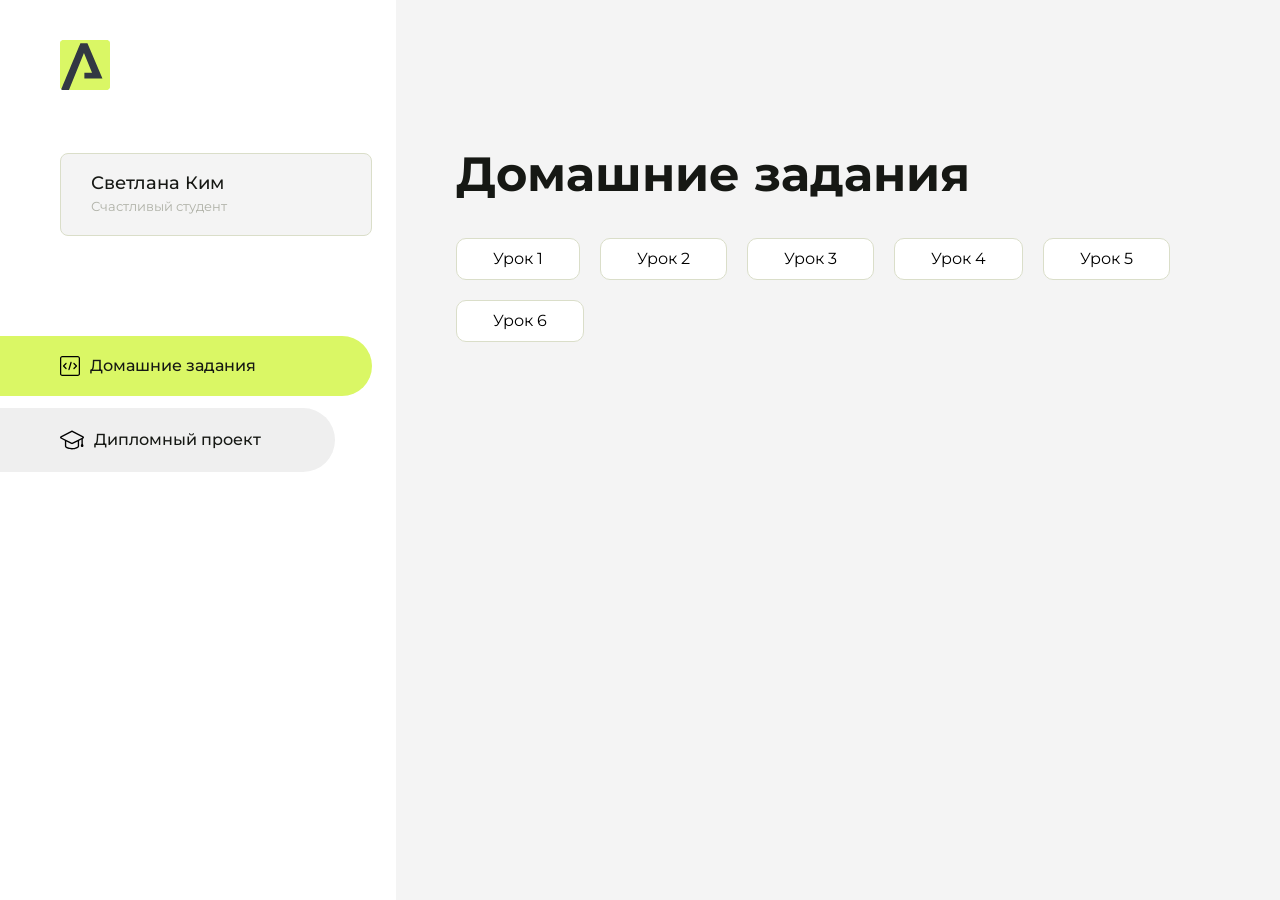
==== index.html @ e72abe0e "Update index.html" ====
<!DOCTYPE html>
<html lang="ru">
<head>
    <meta charset="UTF-8">
    <meta name="viewport" content="width=device-width, initial-scale=1.0">
    <title>Домашняя работа</title>
    <link rel="shortcut icon" href="src/logo.ico" type="image/x-icon">
    <link rel="preconnect" href="https://fonts.googleapis.com">
    <link rel="preconnect" href="https://fonts.gstatic.com" crossorigin>
    <link href="https://fonts.googleapis.com/css2?family=Montserrat:wght@400;500;700&family=Rubik:wght@500&display=swap"
          rel="stylesheet">
    <link rel="stylesheet" href="src/style.css">
</head>
<body id="body">
<div class="overlay" id="overlay"></div>
<div class="layout">
    <div class="burger" id="burger">
        <svg viewBox="0 0 24 24" fill="none" xmlns="http://www.w3.org/2000/svg">
            <g id="SVGRepo_bgCarrier" stroke-width="0"></g>
            <g id="SVGRepo_tracerCarrier" stroke-linecap="round" stroke-linejoin="round"></g>
            <g id="SVGRepo_iconCarrier">
                <path d="M4 18L20 18" stroke="#DAF765" stroke-width="2" stroke-linecap="round"></path>
                <path d="M4 12L20 12" stroke="#DAF765" stroke-width="2" stroke-linecap="round"></path>
                <path d="M4 6L20 6" stroke="#DAF765" stroke-width="2" stroke-linecap="round"></path>
            </g>
        </svg>
    </div>
    <aside class="sidebar" id="sidebar">
        <div class="sidebar__inner">
            <div class="logo">
                <svg width="50" height="50" viewBox="0 0 50 50" fill="none" xmlns="http://www.w3.org/2000/svg">
                    <g clip-path="url(#clip0_513_74730)">
                        <path d="M46.17 -0.257004H3.83C1.57281 -0.257004 -0.257 1.57281 -0.257 3.83V46.17C-0.257 48.4272 1.57281 50.257 3.83 50.257H46.17C48.4272 50.257 50.257 48.4272 50.257 46.17V3.83C50.257 1.57281 48.4272 -0.257004 46.17 -0.257004Z"
                              fill="#DAF765"/>
                        <path d="M24.375 38.4H42.461L27.441 3.1585H20.4355C20.4355 3.1585 6.7895 35.881 1.1945 49.294C2.015 50.0275 3.0945 50.257 3.6945 50.257H8.8445L23.954 13.07L32.0465 32.8285H24.375V38.4Z"
                              fill="#323843"/>
                    </g>
                    <defs>
                        <clipPath id="clip0_513_74730">
                            <rect width="50" height="50" fill="white"/>
                        </clipPath>
                    </defs>
                </svg>
            </div>
            <div class="sidebar__user">
                <div class="sidebar__name">Светлана Ким</div>
                <div class="sidebar__text">Счастливый студент</div>
            </div>
            <div class="sidebar__tabs">
                <div class="sidebar__item">
                    <button class="sidebar__button active" id="tasks">
                        <svg xmlns="http://www.w3.org/2000/svg" width="20" height="20" viewBox="0 0 20 20" fill="none">
                            <g clip-path="url(#clip0_704_74543)">
                                <path d="M17.7083 20H2.29167C1.0275 20 0 18.9725 0 17.7083V2.29167C0 1.0275 1.0275 0 2.29167 0H17.7083C18.9725 0 20 1.0275 20 2.29167V17.7083C20 18.9725 18.9725 20 17.7083 20ZM2.29167 1.25C1.7175 1.25 1.25 1.7175 1.25 2.29167V17.7083C1.25 18.2825 1.7175 18.75 2.29167 18.75H17.7083C18.2825 18.75 18.75 18.2825 18.75 17.7083V2.29167C18.75 1.7175 18.2825 1.25 17.7083 1.25H2.29167Z"
                                      fill="black"/>
                                <path d="M6.04167 13.125C5.88167 13.125 5.72167 13.0642 5.6 12.9417L3.1 10.4417C2.85583 10.1975 2.85583 9.80167 3.1 9.5575L5.6 7.0575C5.84417 6.81333 6.24 6.81333 6.48417 7.0575C6.72833 7.30167 6.72833 7.6975 6.48417 7.94167L4.42583 10L6.48417 12.0583C6.72833 12.3025 6.72833 12.6983 6.48417 12.9425C6.36167 13.0642 6.20167 13.125 6.04167 13.125Z"
                                      fill="black"/>
                                <path d="M8.95833 14.1667C8.9 14.1667 8.84 14.1583 8.78167 14.1417C8.45083 14.0442 8.26083 13.6967 8.35833 13.3658L10.4417 6.28251C10.5392 5.95084 10.8892 5.76417 11.2175 5.85917C11.5483 5.95667 11.7383 6.30417 11.6408 6.63501L9.5575 13.7183C9.47833 13.9908 9.22833 14.1667 8.95833 14.1667Z"
                                      fill="black"/>
                                <path d="M13.9583 13.125C13.7983 13.125 13.6383 13.0642 13.5167 12.9417C13.2725 12.6975 13.2725 12.3017 13.5167 12.0575L15.575 9.99916L13.5167 7.94083C13.2725 7.69666 13.2725 7.30083 13.5167 7.05666C13.7608 6.81249 14.1567 6.81249 14.4008 7.05666L16.9008 9.55666C17.145 9.80083 17.145 10.1967 16.9008 10.4408L14.4008 12.9408C14.2783 13.0642 14.1183 13.125 13.9583 13.125Z"
                                      fill="black"/>
                            </g>
                            <defs>
                                <clipPath id="clip0_704_74543">
                                    <rect width="20" height="20" fill="white"/>
                                </clipPath>
                            </defs>
                        </svg>
                        <span>Домашние задания</span></button>
                </div>
                <div class="sidebar__item">
                    <button class="sidebar__button" id="diplom">
                        <svg xmlns="http://www.w3.org/2000/svg" width="24" height="24" viewBox="0 0 24 24" fill="none">
                            <g clip-path="url(#clip0_704_74553)">
                                <path d="M23.2628 10.5971C23.7176 10.365 24 9.90375 24 9.39337C24 8.883 23.7176 8.42175 23.2628 8.18962L12.6135 2.75362C12.2291 2.55824 11.7705 2.55787 11.3854 2.75399L0.736875 8.19C0.282375 8.42175 0 8.883 0 9.39337C0 9.90375 0.282375 10.365 0.736875 10.5971L4.89038 12.7177V18.2074C4.89038 19.8154 8.412 21.393 12 21.393C15.5884 21.393 19.1096 19.815 19.1096 18.2074V12.7174L21.4609 11.517V15.8017L20.901 17.2305C20.7409 17.6389 20.7934 18.0994 21.0405 18.4616C21.2876 18.8246 21.6979 19.041 22.1366 19.041C22.5754 19.041 22.9852 18.8246 23.2324 18.462C23.4795 18.099 23.532 17.6385 23.3719 17.2301L22.8124 15.8021V10.827L23.2628 10.5971ZM17.7623 18.1721C17.6198 18.6375 15.3491 20.0419 12 20.0419C8.65088 20.0419 6.38025 18.6375 6.2415 18.2074V12.3037L6.23887 12.3019C6.23812 12.057 6.1065 11.8207 5.87325 11.7019L1.3515 9.39337L12 3.95737L22.6489 9.39337L12 14.8294L5.87325 11.7019C5.54063 11.5331 4.6695 11.6674 4.5 12C4.33012 12.3322 4.55813 12.5479 4.89038 12.7177L11.3857 16.0331C11.5781 16.1314 11.7889 16.1805 12 16.1805C12.2107 16.1805 12.4222 16.1314 12.6146 16.0331L17.7593 13.407L17.7623 18.1721Z"
                                      fill="black"/>
                            </g>
                            <defs>
                                <clipPath id="clip0_704_74553">
                                    <rect width="24" height="24" fill="white"/>
                                </clipPath>
                            </defs>
                        </svg>
                        <span>Дипломный проект</span></button>
                </div>
            </div>
        </div>

    </aside>
    <div class="content">
        <div class="container">
            <div class="content__block" id="tasksBlock">
                <div class="content__title">Домашние задания</div>
                <ul class="content__list">
                    <li class="content__list-item">
                        <a href="аркен ру/index.html">Урок 1</a>
                    </li>
                     <li class="content__list-item">
                        <a href="урок2/index.html">Урок 2</a>
                    </li>
                      <li class="content__list-item">
                        <a href="Практика/index.html">Урок 3</a>
                    </li>
                     <li class="content__list-item">
                        <a href="Практика формы/index.html">Урок 4</a>
                    </li>
                    <li class="content__list-item">
                        <a href="fit-studio/article.html">Урок 5</a>
                    </li>
                     <li class="content__list-item">
                        <a href="Flexbox/index.html">Урок 6</a>
                    </li>
                   
                </ul>
            </div>
            <div class="content__block hidden" id="diplomBlock">
                   
                </ul>
            </div>
            <div class="content__block hidden" id="diplomBlock">
                <div class="content__title">Дипломный проект</div>
                <div class="content__list-diplom">
                    <a href="ПАПКА-С-НОМЕРОМ-УРОКА">Ссылка на ДЗ</a>
                </div>
                <div class="content__decor">
                    <div class="content__decor-text">Давай проверим, чему ты научился!</div>
                    <div class="content__decor-img">
                        <img src="src/decor.png" alt="decor">
                    </div>
                </div>
            </div>
        </div>
    </div>
</div>
<script src="src/index.js"></script>
</body>
</html>
---- src/style.css ----
*{padding: 0;margin: 0;border: 0;}
*,*:before,*:after{-webkit-box-sizing: border-box;box-sizing: border-box;}
:focus,:active{outline: none;}
a:focus,a:active{outline: none;}
nav,footer,header,aside{display: block;}
html,body{
    height:100%;width:100%;
    font-size:100%;line-height:1;-ms-text-size-adjust:100%;-moz-text-size-adjust:100%;-webkit-text-size-adjust:100%;}
input,button,textarea{font-family:inherit;}
input::-ms-clear{display: none;}
button{cursor: pointer;}
button::-moz-focus-inner{padding:0;border:0;}
a,a:visited{text-decoration: none;}
a:hover{text-decoration: none;}
ul li{list-style: none;}
img{vertical-align: top;}
h1,h2,h3,h4,h5,h6{font-size:inherit;font-weight: inherit;}
a{color:inherit;}



body {
    font-family: "Montserrat",SansSerif;
    color: black;
}

body.overflow {
    overflow: hidden;
}



.layout {
    display: -webkit-box;
    display: -ms-flexbox;
    display: flex;
    min-height: 100vh;
}

.sidebar {
    padding: 40px 24px 40px 0;
    -ms-flex-negative: 0;
    flex-shrink: 0;
    background-color: white;
}



.content {
    -webkit-box-flex: 1;
    -ms-flex-positive: 1;
    flex-grow: 1;
    background-color: #F4F4F4;
}

.container {
    display: -webkit-box;
    display: -ms-flexbox;
    display: flex;
    -webkit-box-orient: vertical;
    -webkit-box-direction: normal;
    -ms-flex-direction: column;
    flex-direction: column;
    -webkit-box-pack: center;
    -ms-flex-pack: center;
    justify-content: center;
    -webkit-box-align: center;
    -ms-flex-align: center;
    align-items: center;
    padding: 150px 60px 80px 60px;
}


.logo {
    margin-left: 60px;
    margin-bottom: 60px;
}

.sidebar__user {
    background-color: #F4F4F4;
    padding: 20px 30px;
    margin-left: 60px;
    margin-bottom: 100px;
    border-radius: 8px;
    border: 1px solid #DADEC9;
}

.sidebar__name {
    color:#161814;
    font-size: 18px;
    font-weight: 500;
    margin-bottom: 6px;
}

.sidebar__text {
    color: #AFB1A7;
    font-size: 13px;
    font-weight: 400;
    line-height: 130%; /* 16.9px */
}

.sidebar__item {
    width: 372px;
}

.sidebar__button {
    display: -webkit-box;
    display: -ms-flexbox;
    display: flex;
    -webkit-box-align: center;
    -ms-flex-align: center;
    align-items: center;
    gap: 10px;
    padding: 20px 60px;
    margin-bottom: 12px;
    border-radius: 0px 100px 100px 0px;
    -webkit-transition: all .5s;
    -o-transition: all .5s;
    transition: all .5s;
    cursor: pointer;
    width: 90%;
    color:#161814;
    font-size: 16px;
    font-weight: 500;
}

.sidebar__button.active , .sidebar__button:hover {
    width: 100%;
    background-color: #DAF765;
}


.content__title {
    color: #161814;
    font-size: 48px;
    font-weight: 700;
    margin-bottom: 40px;
}

.content__list {
    display: -webkit-box;
    display: -ms-flexbox;
    display: flex;
    -webkit-box-align: center;
    -ms-flex-align: center;
    align-items: center;
    -ms-flex-wrap: wrap;
    flex-wrap: wrap;
    gap: 20px;
}



.content__list-item  {
    cursor: pointer;
    padding: 12px 18px;
    background-color: #fff;
    border-radius: 10px;
    border: 1px solid #DADEC9;
    -webkit-transition: all .3s;
    -o-transition: all .3s;
    transition: all .3s;
}

.content__list-item:hover,.content__list-diplom:hover {
    background-color: #AFB1A7;
}

li a {
    padding: 12px 18px;

}


.content__list-diplom {
    -webkit-transition: all .3s;
    -o-transition: all .3s;
    transition: all .3s;
    display: inline-block;
    padding: 12px 18px;
    background-color: #fff;
    border-radius: 10px;
    border: 1px solid #DADEC9;
}

.content__decor {
    display: -webkit-box;
    display: -ms-flexbox;
    display: flex;
    -webkit-box-align: center;
    -ms-flex-align: center;
    align-items: center;
}

.content__decor-text {
    color:#BEDD44;
    font-size: 36px;
    font-weight: 700;
    line-height: 110%; /* 39.6px */
}

.content__block {
    max-width: 1200px;
}

.content__block.hidden {
    display: none;
}

.content__decor-img img{
    width: 100%;
}

.burger {
    display: none;
    padding: 5px;
    position: fixed;
    top: 3%;
    right: 7%;
    width: 40px;
    height: 40px;
    background-color: #161814;
    border-radius: 50%;
    z-index: 10;
    border: 1px solid #DAF765;
}

@media (max-width: 768px) {
    .burger {
        display: block;
    }

    .sidebar {
        -webkit-transition: all .3s;
        -o-transition: all .3s;
        transition: all .3s;
        -webkit-transform: translateX(-100%);
        -ms-transform: translateX(-100%);
        transform: translateX(-100%);
        position: fixed;
        top: 0;
        left: 0;
        bottom: 0;
        z-index: 5;
    }

    .sidebar.show {
        -webkit-transform: translateX(0%);
        -ms-transform: translateX(0%);
        transform: translateX(0%);
    }

    .overlay {
        opacity: 0;
        pointer-events: none;
        -webkit-transition: all .3s;
        -o-transition: all .3s;
        transition: all .3s;
        position: absolute;
        top: 0;
        right: 0;
        left: 0;
        bottom: 0;
        z-index: 3;
        background-color: #000000e0;
    }

    .overlay.show {
        opacity: 1;
        pointer-events: all;
    }

    .container {
        padding: 40px 20px;
        min-height: 100%;
    }

    .content__decor {
        margin-top: 20px;
        -webkit-box-orient: vertical;
        -webkit-box-direction: normal;
        -ms-flex-direction: column;
        flex-direction: column;
    }
}

@media (max-width: 400px) {
    .sidebar__user {
        margin-left: 0;
    }
}
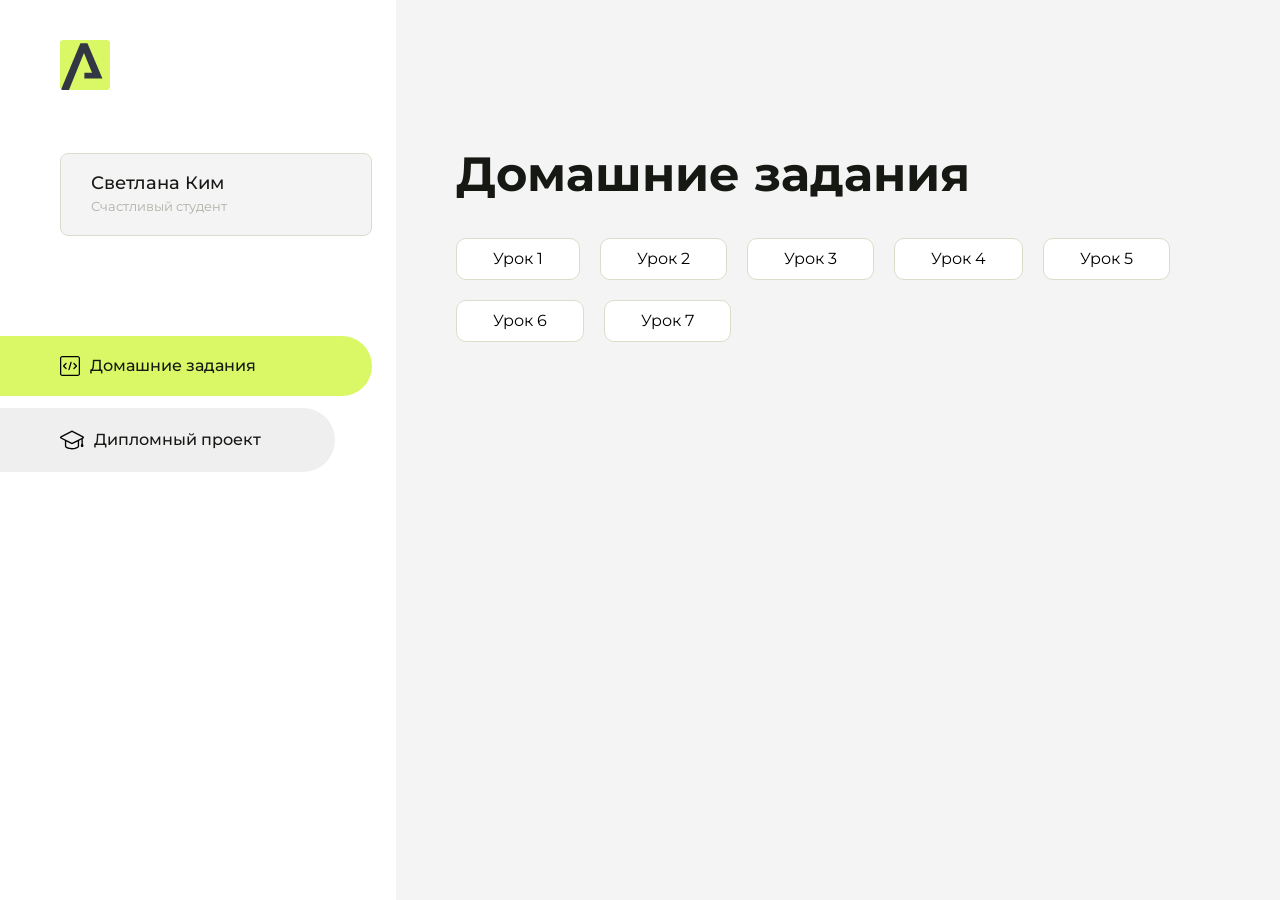
==== commit 5395caee: "Update index.html" ====
--- a/index.html
+++ b/index.html
@@ -110,6 +110,9 @@
                      <li class="content__list-item">
                         <a href="Flexbox/index.html">Урок 6</a>
                     </li>
+                     <li class="content__list-item">
+                        <a href="Практика по псевдоэлементам/article.html">Урок 7</a>
+                    </li>
                    
                 </ul>
             </div>
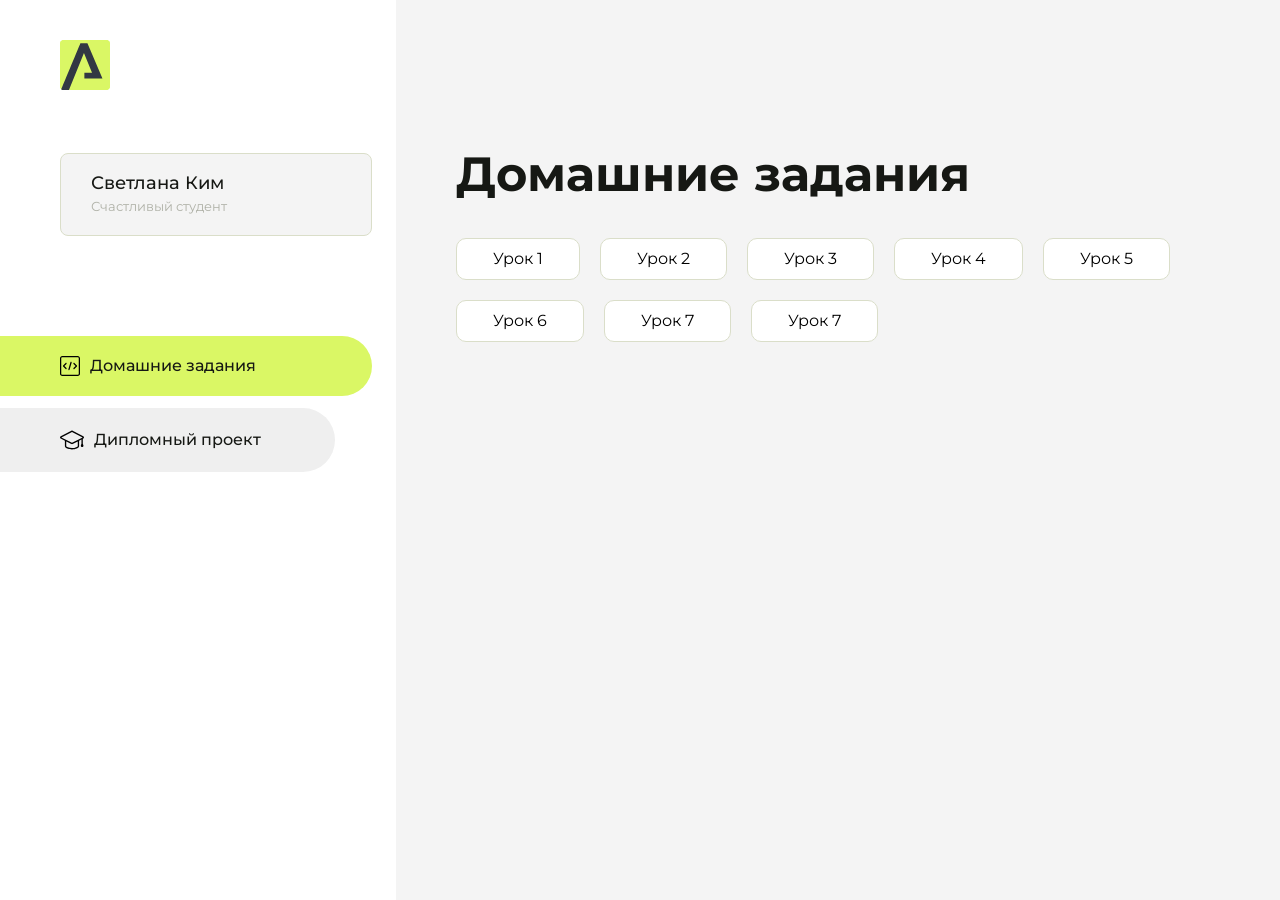
==== commit 196f6be0: "Update index.html" ====
--- a/index.html
+++ b/index.html
@@ -113,6 +113,9 @@
                      <li class="content__list-item">
                         <a href="Практика по псевдоэлементам/article.html">Урок 7</a>
                     </li>
+                    <li class="content__list-item">
+                        <a href="Практика стилизации формы/index.html">Урок 7</a>
+                    </li>
                    
                 </ul>
             </div>
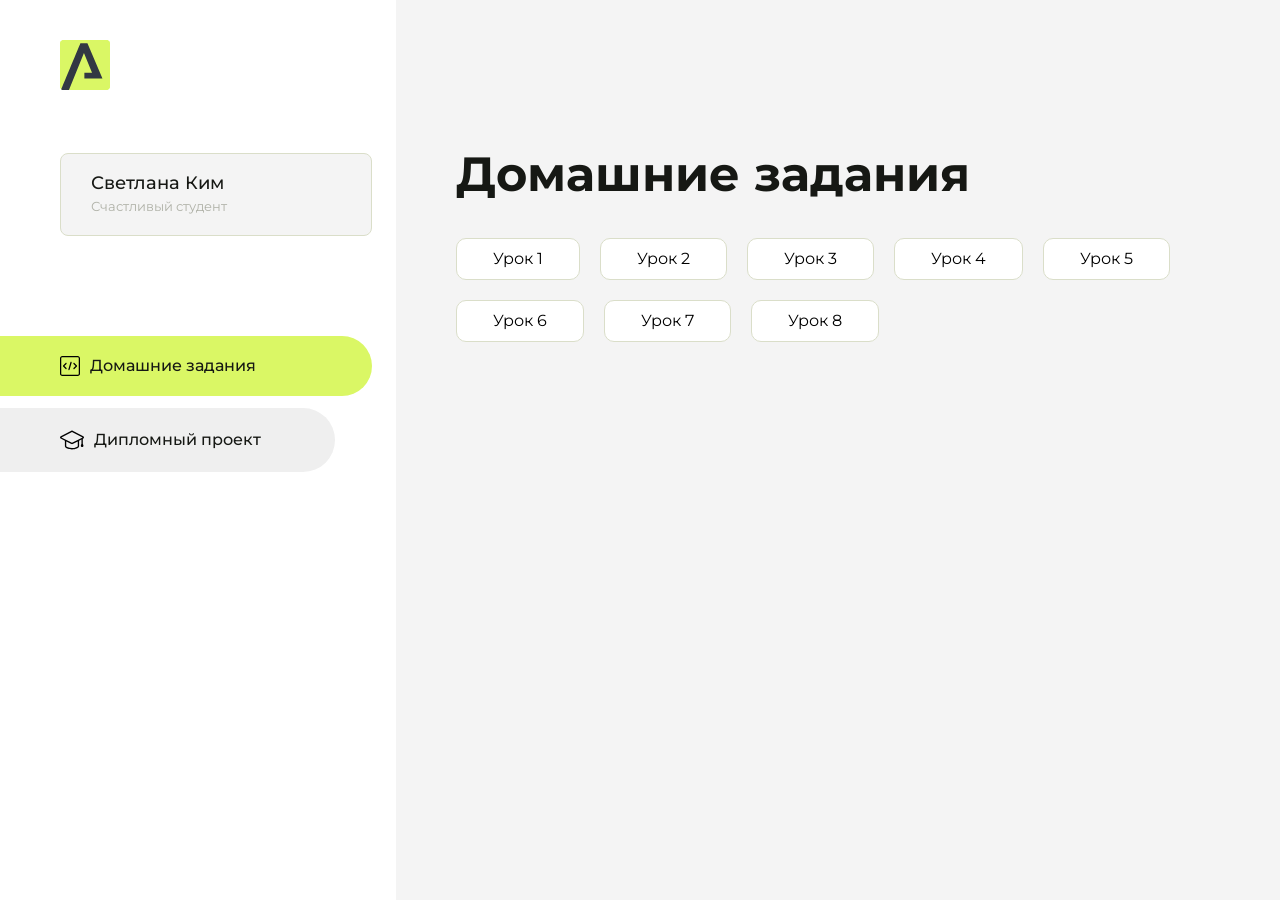
==== commit 96436350: "Update index.html" ====
--- a/index.html
+++ b/index.html
@@ -114,7 +114,7 @@
                         <a href="Практика по псевдоэлементам/article.html">Урок 7</a>
                     </li>
                     <li class="content__list-item">
-                        <a href="Практика стилизации формы/index.html">Урок 7</a>
+                        <a href="Практика стилизации формы/index.html">Урок 8</a>
                     </li>
                    
                 </ul>
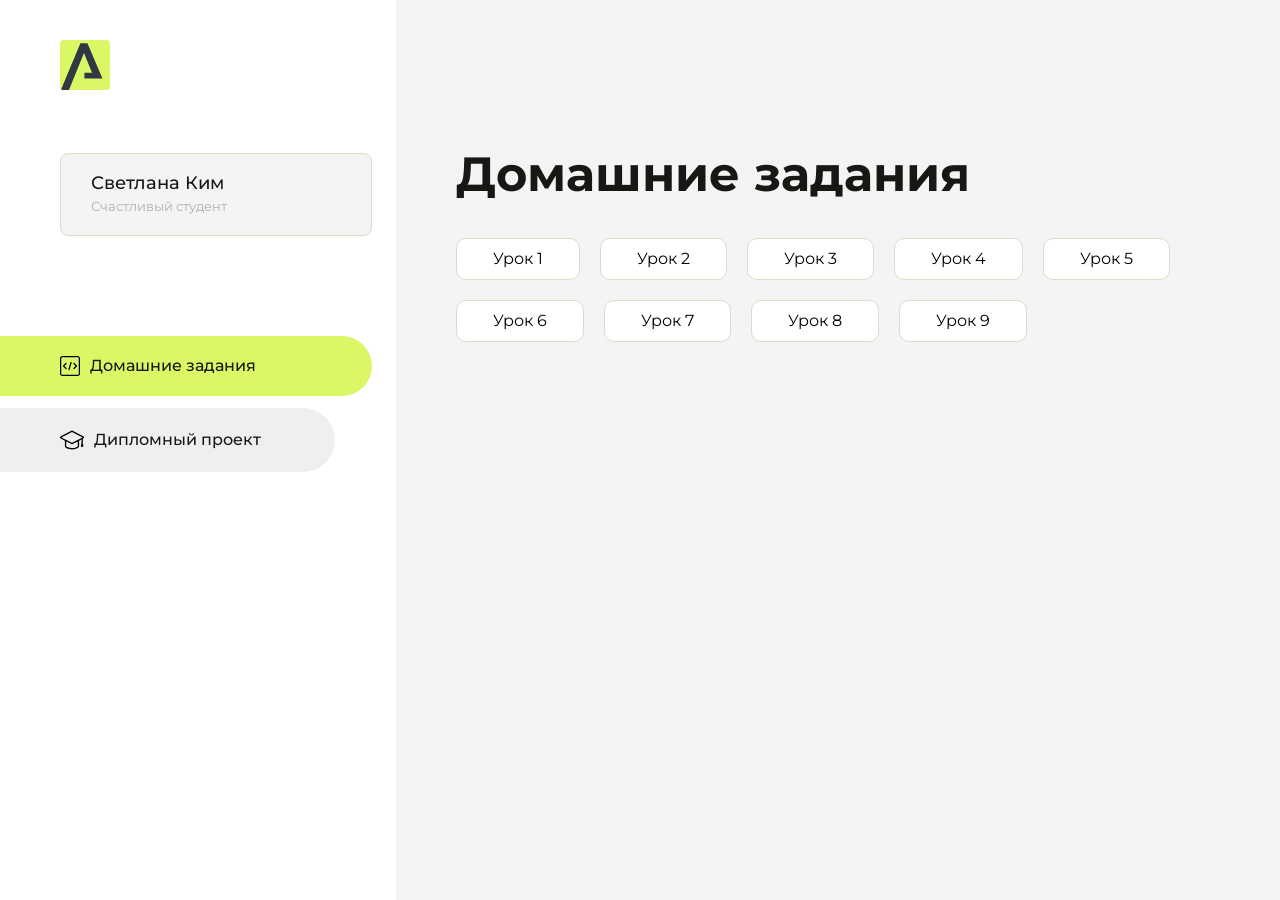
==== commit cdfd4380: "Update index.html" ====
--- a/index.html
+++ b/index.html
@@ -115,6 +115,8 @@
                     </li>
                     <li class="content__list-item">
                         <a href="Практика стилизации формы/index.html">Урок 8</a>
+                    </li><li class="content__list-item">
+                        <a href="Практика стилизации checkbox/index.html">Урок 9</a>
                     </li>
                    
                 </ul>
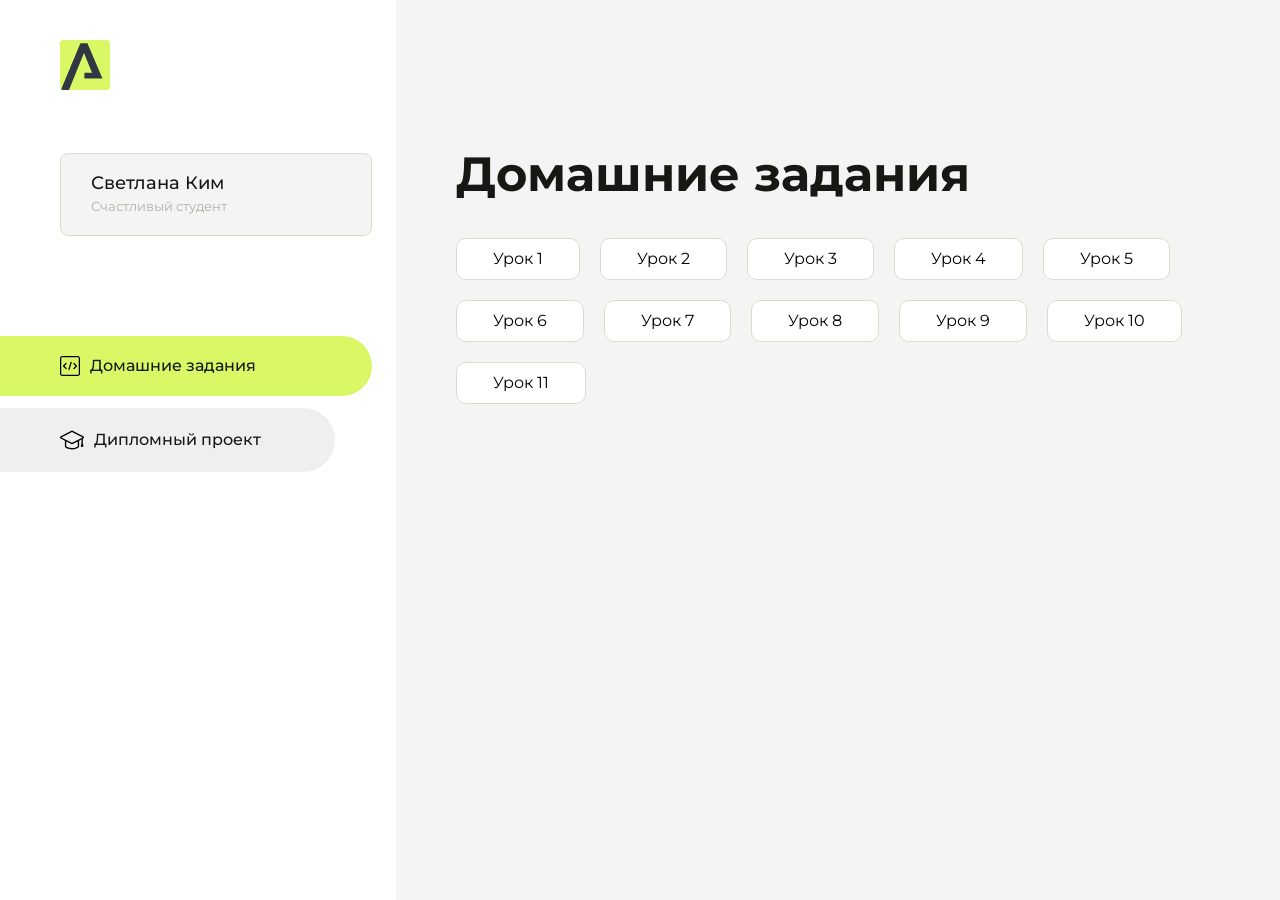
==== commit ac062cf6: "Update index.html" ====
--- a/index.html
+++ b/index.html
@@ -115,10 +115,16 @@
                     </li>
                     <li class="content__list-item">
                         <a href="Практика стилизации формы/index.html">Урок 8</a>
-                    </li><li class="content__list-item">
+                    </li>
+                    <li class="content__list-item">
                         <a href="Практика стилизации checkbox/index.html">Урок 9</a>
                     </li>
-                   
+                         <li class="content__list-item">
+                        <a href="Верстка шапки/index.html">Урок 10</a>
+                    </li>
+                    <li class="content__list-item">
+                        <a href="Верстка подвала/index.html">Урок 11</a>
+                    </li>                   
                 </ul>
             </div>
             <div class="content__block hidden" id="diplomBlock">
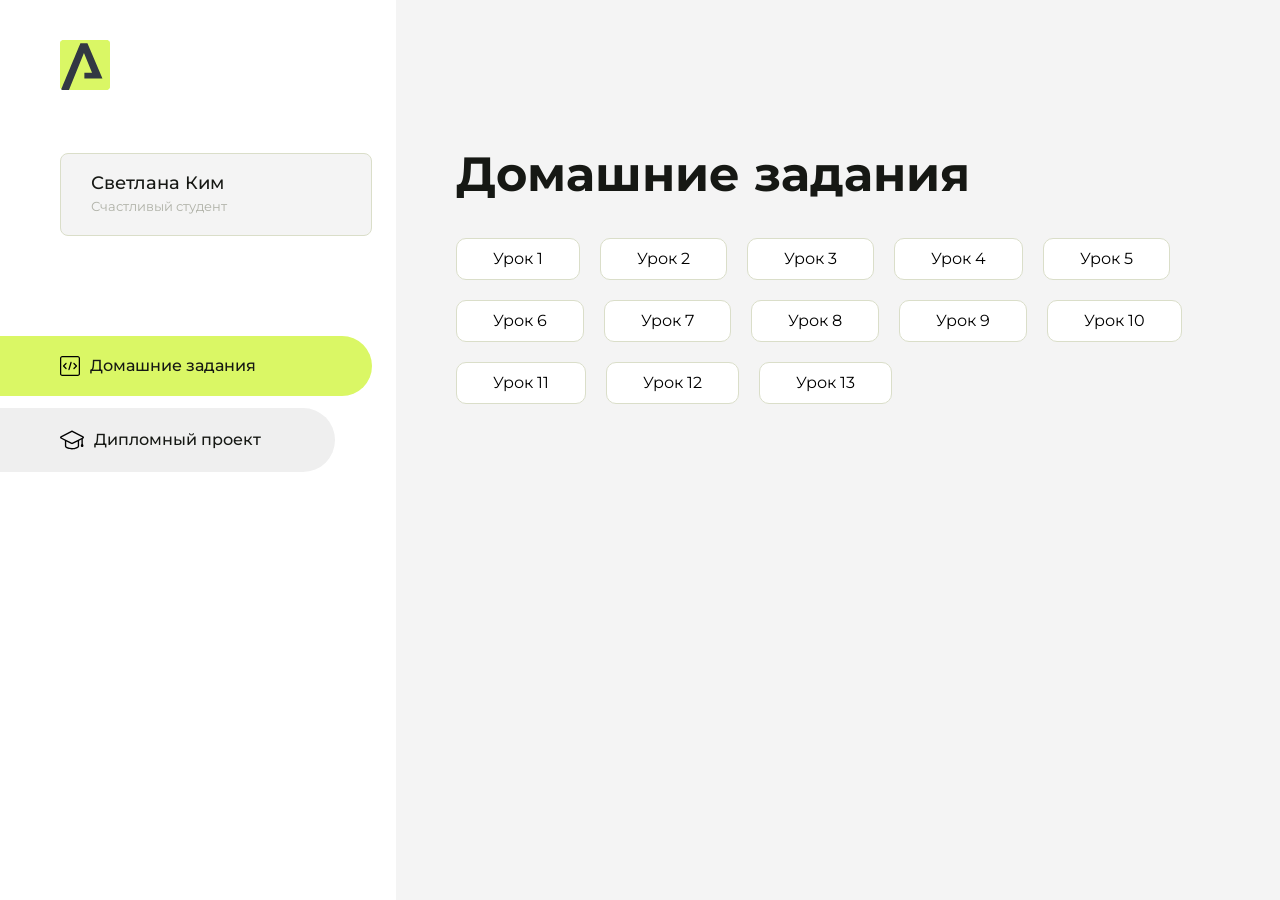
==== commit 3fa21c9d: "Update index.html" ====
--- a/index.html
+++ b/index.html
@@ -124,7 +124,13 @@
                     </li>
                     <li class="content__list-item">
                         <a href="Верстка подвала/index.html">Урок 11</a>
-                    </li>                   
+                    </li>  
+                    <li class="content__list-item">
+                        <a href="Верстка Hero/index.html">Урок 12</a>
+                    </li> 
+                    <li class="content__list-item">
+                        <a href="Верстка Последние новости/index.html">Урок 13</a>
+                    </li> 
                 </ul>
             </div>
             <div class="content__block hidden" id="diplomBlock">
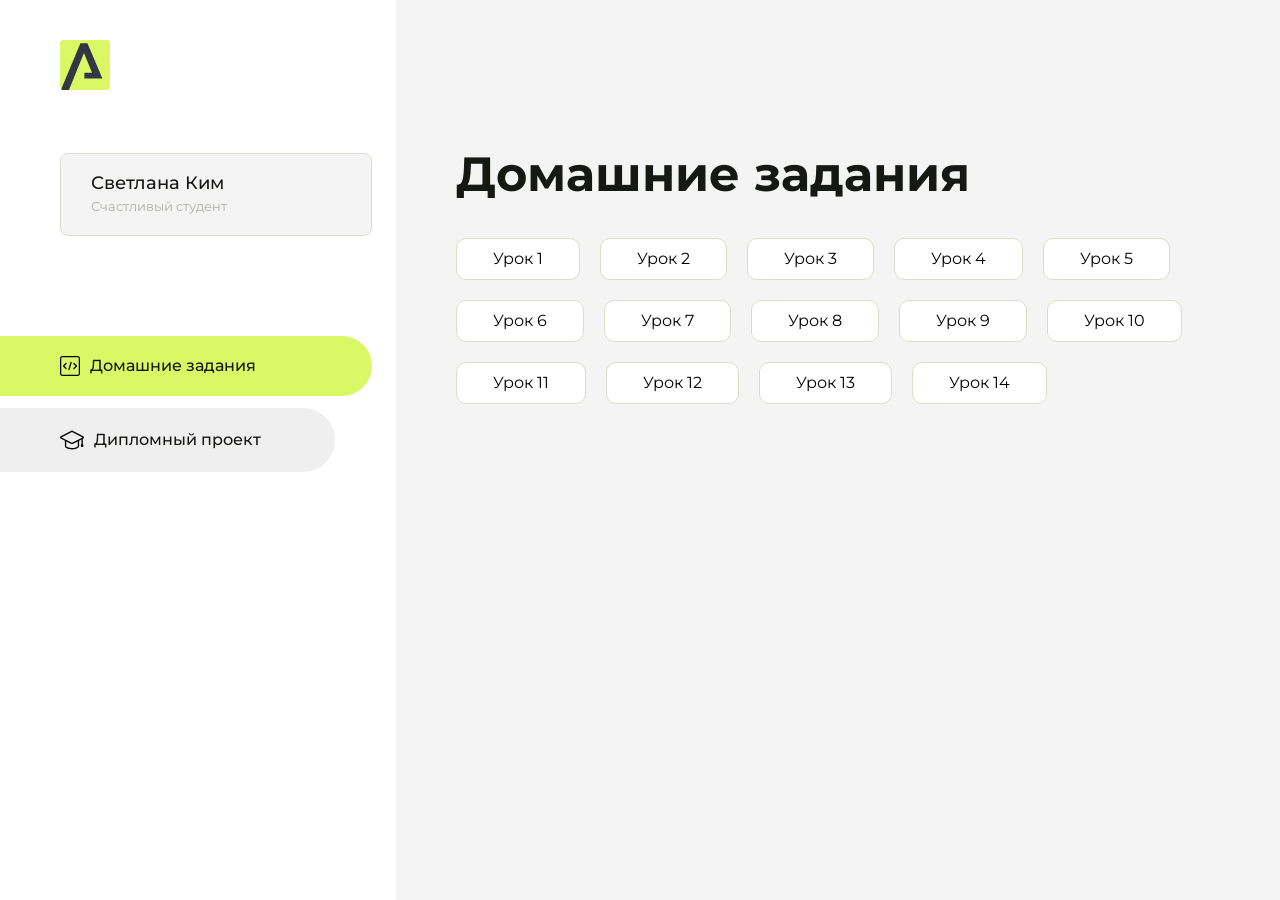
==== commit df46cccf: "Update index.html" ====
--- a/index.html
+++ b/index.html
@@ -131,6 +131,9 @@
                     <li class="content__list-item">
                         <a href="Верстка Последние новости/index.html">Урок 13</a>
                     </li> 
+                    <li class="content__list-item">
+                        <a href="Верстка секции FAQ/index.html">Урок 14</a>
+                    </li> 
                 </ul>
             </div>
             <div class="content__block hidden" id="diplomBlock">
